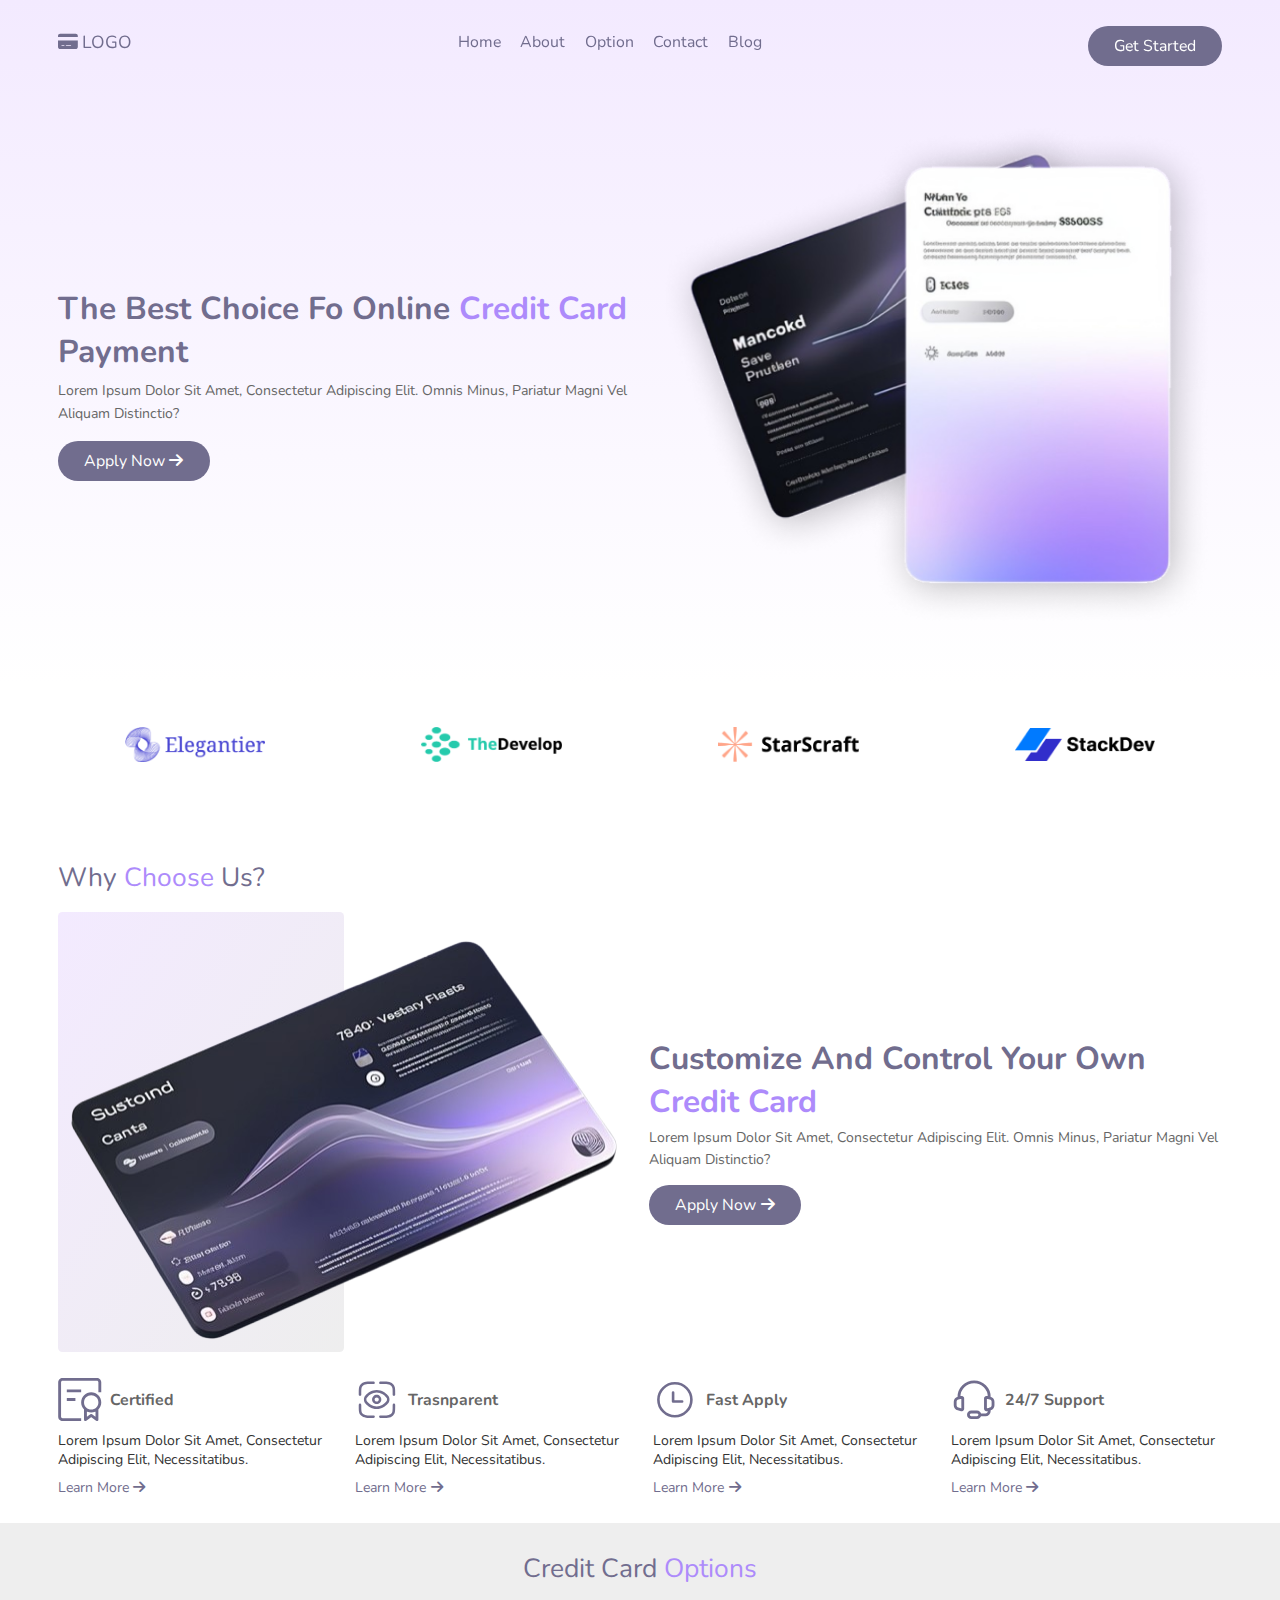
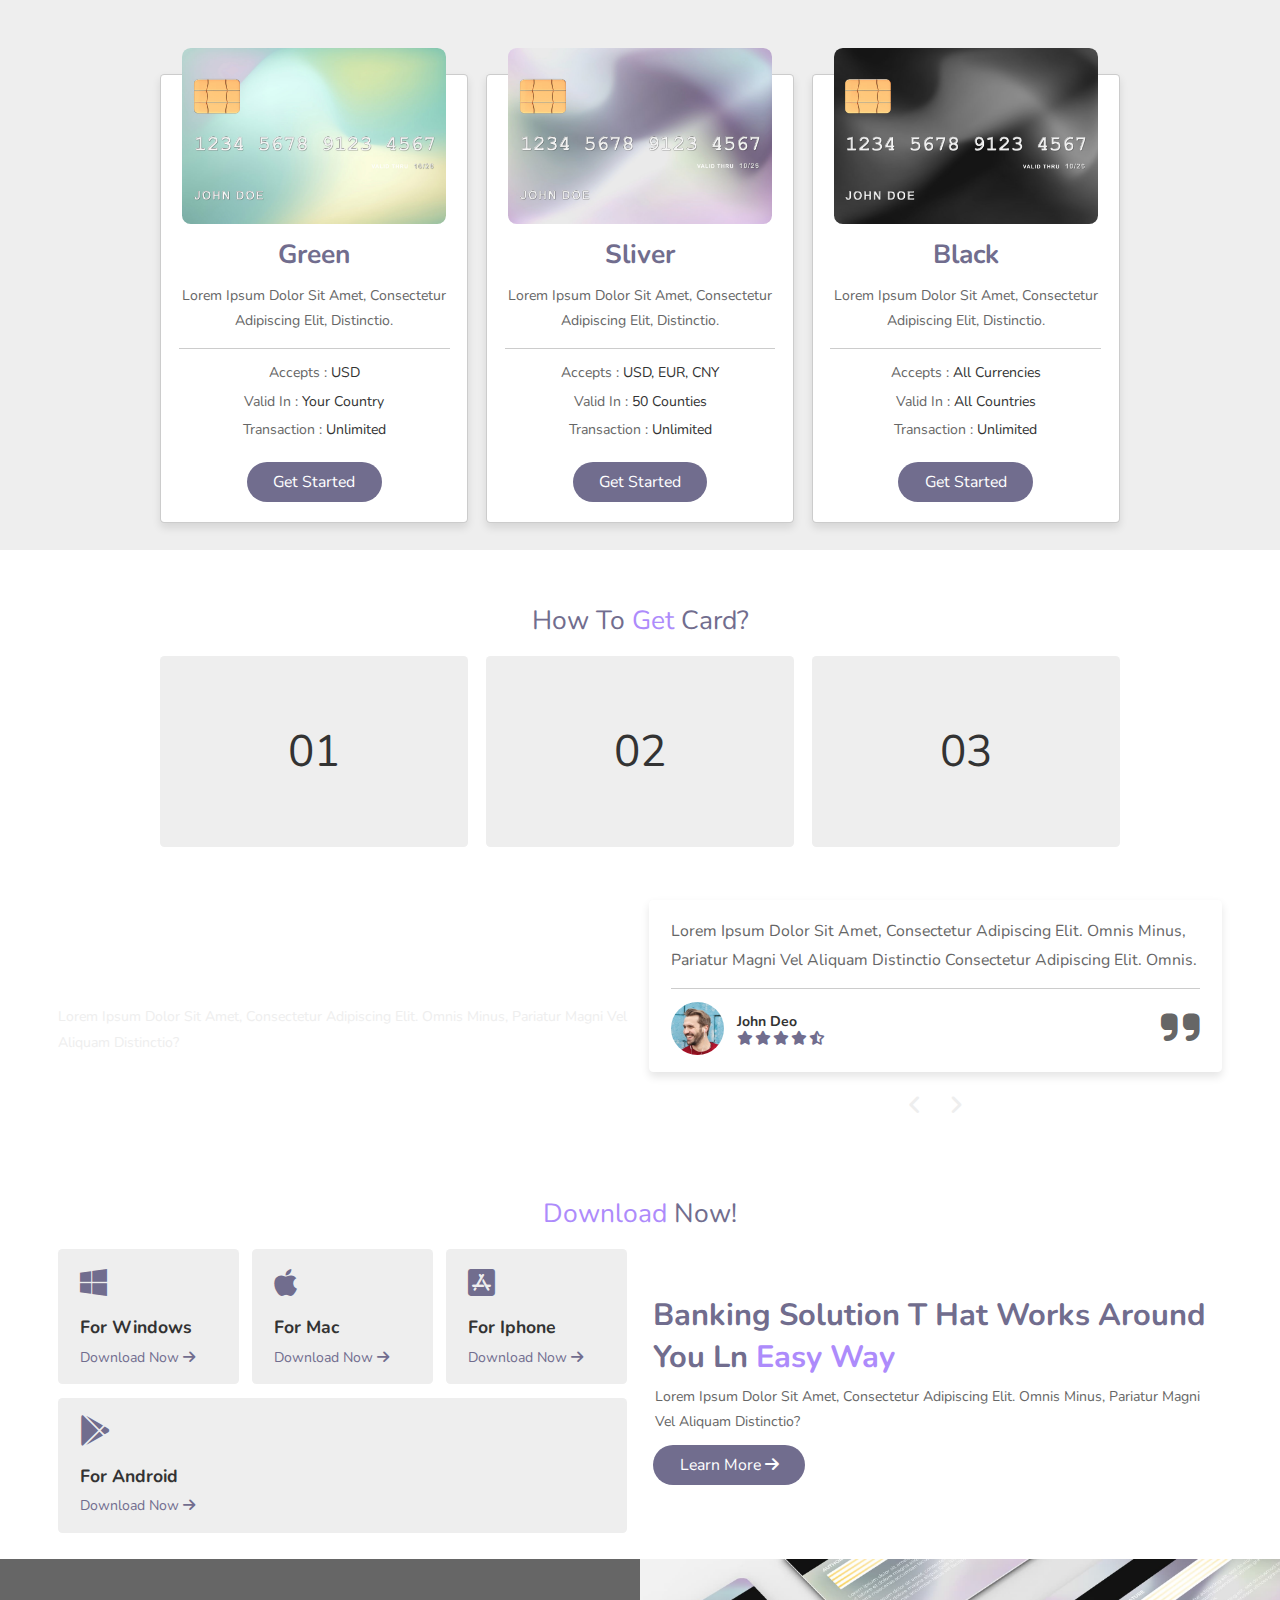
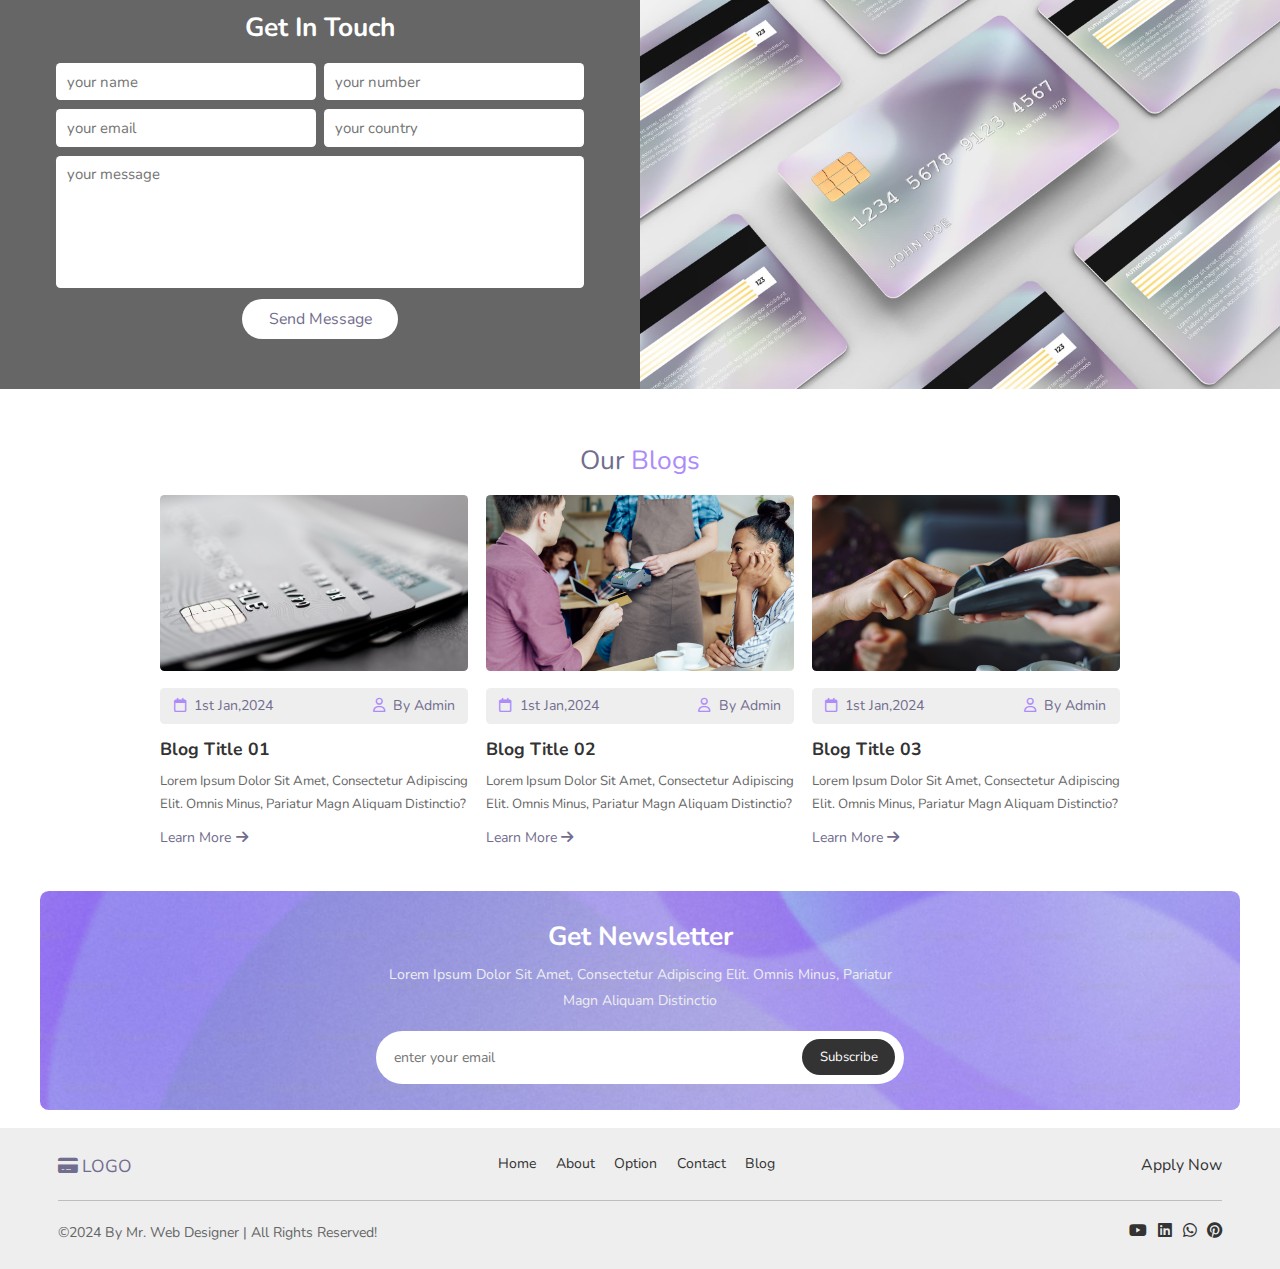
==== index.html @ ea035275 "start project" ====
<!DOCTYPE html>
<html lang="ko">
<head>
    <meta charset="UTF-8">
    <meta name="viewport" content="width=device-width, initial-scale=1.0">
    <title>card website</title>
    <!-- style link -->
        <link rel="stylesheet" href="/css/style.css">
</head>
<body>
    <!-- header section -->
     <header class="header">
        <section class="flex">
            <a href="#" class="logo"><i class="fa-solid fa-credit-card"></i>LOGO</a>
            <nav class="navbar">
                <a href="#home">Home</a>
                <a href="#about">About</a>
                <a href="#option">Option</a>
                <a href="#contact">Contact</a>
                <a href="#blog">Blog</a>
            </nav>
            <a href="#" class="btn">Get Started</a>
            <!-- 1000이하 일때 메뉴 작업  -->
            <div id="menu-btn" class="fa-solid fa-bars"></div>
        </section>
     </header>
    <!-- //header section -->
<!-- home section -->
 <div class="home" id="home">
    <section class="flex">
        <div class="content">
            <h3>The Best Choice Fo Online
                <span>Credit Card</span> Payment</h3>
            <p>Lorem ipsum dolor sit amet, consectetur adipiscing elit. Omnis Minus,
                Pariatur Magni Vel Aliquam Distinctio?</p>
                <a href="#" class="btn">Apply Now<i class="fas fa-arrow-right"></i></a>
        </div>
        <div class="image">
            <img src="images/home.png" alt="">
        </div>
    </section>
 </div>
<!-- //home section -->
<!-- partners section -->
 <section class="partners">
    <div class="box-container">
        <img src="images/partner-1.png" alt="" class="box">
        <img src="images/partner-2.png" alt="" class="box">
        <img src="images/partner-3.png" alt="" class="box">
        <img src="images/partner-4.png" alt="" class="box">
    </div>
 </section>
<!-- //partners section -->
<!-- about section -->
 <section class="about" id="about">
    <div class="heading">why <span>choose</span> us?</div>
    <div class="row">
        <div class="images">
            <img src="images/about-img2.png" alt="">
        </div>
        <div class="content">
            <h3>Customize And Control Your
                Own <span>Credit Card</span></h3>
                <p>Lorem ipsum dolor sit amet, consectetur adipiscing elit. Omnis Minus,
                    Pariatur Magni Vel Aliquam Distinctio?</p>
                    <a href="#" class="btn">Apply Now<i class="fas fa-arrow-right"></i></a>
        </div>
    </div>
    <div class="box-container">
            <div class="box">
                <div class="info">
                    <img src="images/info-1.svg" alt="">
                    <h3>Certified</h3>
                </div>
                <p>Lorem ipsum dolor sit amet,
                    consectetur adipiscing elit, 
                    Necessitatibus.</p>
                    <a href="#" class="btn-2">Learn More<i class="fas fa-arrow-right"></i></a>
            </div>
            <div class="box">
                <div class="info">
                    <img src="images/info-2.svg" alt="">
                    <h3>Trasnparent</h3>
                </div>
                <p>Lorem ipsum dolor sit amet,
                    consectetur adipiscing elit,
                    Necessitatibus.</p>
                    <a href="#" class="btn-2">Learn More<i class="fas fa-arrow-right"></i></a>
            </div>
            <div class="box">
                <div class="info">
                    <img src="images/info-3.svg" alt="">
                    <h3>Fast Apply</h3>
                </div>
                <p>Lorem ipsum dolor sit amet,
                    consectetur adipiscing elit, 
                    Necessitatibus.</p>
                    <a href="#" class="btn-2">Learn More<i class="fas fa-arrow-right"></i></a>
            </div>
            <div class="box">
                <div class="info">
                    <img src="images/info-4.svg" alt="">
                    <h3>24/7 Support</h3>
                </div>
                <p>Lorem ipsum dolor sit amet,
                    consectetur adipiscing elit, 
                    Necessitatibus.</p>
                    <a href="#" class="btn-2">Learn More<i class="fas fa-arrow-right"></i></a>
            </div>
    </div>
 </section>
<!-- //about section -->
 <!-- option section -->
  <div class="option" id="option">
    <div class="heading">Credit Card <span>Options</span></div>
    <section class="box-container">

        <div class="box">
            <img src="images/card-1.jpg" alt="">
            <h3>Green</h3>
            <p>Lorem ipsum dolor sit amet, consectetur
                adipiscing elit, Distinctio.</p>
            <div class="info">
               <p>Accepts : <span>USD</span></p>
                <p>Valid In : <span>Your Country</span></p>
                <p>Transaction : <span>Unlimited</span></p>
            </div>
            <a href="#" class="btn">get Started</a>
        </div>

        <div class="box">
            <img src="images/card-2.jpg" alt="">
            <h3>Sliver</h3>
            <p>Lorem ipsum dolor sit amet, consectetur
                adipiscing elit, Distinctio.</p>
            <div class="info">
               <p>Accepts : <span>USD, EUR, CNY</span></p>
                <p>Valid In : <span>50 Counties</span></p>
                <p>Transaction : <span>Unlimited</span></p>
            </div>
            <a href="#" class="btn">get Started</a>
        </div>

        <div class="box">
            <img src="images/card-3.jpg" alt="">
            <h3>Black</h3>
            <p>Lorem ipsum dolor sit amet, consectetur
                adipiscing elit, Distinctio.</p>
            <div class="info">
               <p>Accepts : <span>All Currencies</span></p>
                <p>Valid In : <span>All Countries</span></p>
                <p>Transaction : <span>Unlimited</span></p>
            </div>
            <a href="#" class="btn">get Started</a>
        </div>
        
    </section>
  </div>
 <!-- //option section -->
  <!-- steps section -->
   <section class="steps">
        <div class="heading">How To <span>Get</span> Card?</div>
        <div class="box-container">
            <div class="box">
                <img src="images/step-1.svg" alt="">
                <h3>download the app</h3>
                <p>Lorem ipsum dolor sit amet, consectetur
                    adipiscing elit. Omnis Minus, Pariatur Magn
                    Aliquam Distinctio </p>
            </div>
            <div class="box">
                <img src="images/step-2.svg" alt="">
                <h3>submit the form</h3>
                <p>Lorem ipsum dolor sit amet, consectetur
                    adipiscing elit. Omnis Minus, Pariatur Magn
                    Aliquam Distinctio </p>
            </div>
            <div class="box">
                <img src="images/step-3.svg" alt="">
                <h3>wait till approved</h3>
                <p>Lorem ipsum dolor sit amet, consectetur
                    adipiscing elit. Omnis Minus, Pariatur Magn
                    Aliquam Distinctio </p>
            </div>
        </div>
   </section>
  <!-- //steps section -->
   <!-- reviews section -->
    <div class="reviews">
        <section class="row">
            <div class="content">
                <h3>What Users Says About Our Services</h3>
                <p>Lorem ipsum dolor sit amet, consectetur adipiscing elit. Omnis Minus,
                    Pariatur Magni Vel Aliquam Distinctio?</p>
            </div>
            <div class="slider-container">
                <div class="slider">
                    <div class="slide active">
                        <p>Lorem ipsum dolor sit amet, consectetur adipiscing elit. Omnis
                            Minus,  Pariatur Magni Vel Aliquam Distinctio
                            consectetur adipiscing elit. Omnis.</p>
                        <div class="user">
                            <img src="images/pic-1.png" alt="">
                            <div class="info">
                                <h3>John deo</h3>
                                <div class="stars">
                                    <i class="fas fa-star"></i>
                                    <i class="fas fa-star"></i>
                                    <i class="fas fa-star"></i>
                                    <i class="fas fa-star"></i>
                                    <i class="fas fa-star-half-stroke"></i>
                                </div>
                            </div>
                            <i class="fas fa-quote-right"></i>
                        </div>
                    </div>
                    <div class="slide">
                        <p>Lorem ipsum dolor sit amet, consectetur adipiscing elit. Omnis
                            Minus,  Pariatur Magni Vel Aliquam Distinctio
                            consectetur adipiscing elit. Omnis.</p>
                        <div class="user">
                            <img src="images/pic-2.png" alt="">
                            <div class="info">
                                <h3>John deo</h3>
                                <div class="stars">
                                    <i class="fas fa-star"></i>
                                    <i class="fas fa-star"></i>
                                    <i class="fas fa-star"></i>
                                    <i class="fas fa-star"></i>
                                    <i class="fas fa-star-half-stroke"></i>
                                </div>
                            </div>
                            <i class="fas fa-quote-right"></i>
                        </div>
                    </div>
                    <div class="slide">
                        <p>Lorem ipsum dolor sit amet, consectetur adipiscing elit. Omnis
                            Minus,  Pariatur Magni Vel Aliquam Distinctio
                            consectetur adipiscing elit. Omnis.</p>
                        <div class="user">
                            <img src="images/pic-3.png" alt="">
                            <div class="info">
                                <h3>John deo</h3>
                                <div class="stars">
                                    <i class="fas fa-star"></i>
                                    <i class="fas fa-star"></i>
                                    <i class="fas fa-star"></i>
                                    <i class="far fa-star"></i>
                                    <i class="far fa-star"></i>
                                </div>
                            </div>
                            <i class="fas fa-quote-right"></i>
                        </div>
                    </div>
                    <div class="slide">
                        <p>Lorem ipsum dolor sit amet, consectetur adipiscing elit. Omnis
                            Minus,  Pariatur Magni Vel Aliquam Distinctio
                            consectetur adipiscing elit. Omnis.</p>
                        <div class="user">
                            <img src="images/pic-4.png" alt="">
                            <div class="info">
                                <h3>John deo</h3>
                                <div class="stars">
                                    <i class="fas fa-star"></i>
                                    <i class="fas fa-star"></i>
                                    <i class="fas fa-star"></i>
                                    <i class="fas fa-star"></i>
                                    <i class="far fa-star"></i>
                                </div>
                            </div>
                            <i class="fas fa-quote-right"></i>
                        </div>
                    </div>
                </div>
                <div class="controls">
                    <div id="prev" onclick="prev()" class="fas fa-angle-left"></div>
                    <div id="next" onclick="next()" class="fas fa-angle-right"></div>
                </div>
            </div>
        </section>
    </div>
   <!-- //reviews section -->
    <!-- download section -->
        <section class="download">
            <div class="heading"><span>download</span> now!</div>
            <div class="row">
                <div class="box-container">
                    <div class="box">
                        <i class="fab fa-windows icon"></i>
                        <h3>for windows</h3>
                        <a href="#" class="btn-2">Download Now<i class="fas fa-arrow-right"></i></a>
                    </div>
                    <div class="box">
                        <i class="fab fa-apple icon"></i>
                        <h3>for mac</h3>
                        <a href="#" class="btn-2">Download Now<i class="fas fa-arrow-right"></i></a>
                    </div>
                    <div class="box">
                        <i class="fab fa-app-store-ios icon"></i>
                        <h3>for iphone</h3>
                        <a href="#" class="btn-2">Download Now<i class="fas fa-arrow-right"></i></a>
                    </div>
                    <div class="box">
                        <i class="fab fa-google-play icon"></i>
                        <h3>for android</h3>
                        <a href="#" class="btn-2">Download Now<i class="fas fa-arrow-right"></i></a>
                    </div>
                </div>
                <div class="content">
                    <h3>Banking Solution T  hat Works Around You ln <span>Easy Way</span></h3>
                    <p>Lorem ipsum dolor sit amet, consectetur adipiscing elit.
                        Omnis Minus, Pariatur Magni Vel Aliquam Distinctio?</p>
                        <a href="#" class="btn">Learn More<i class="fas fa-arrow-right"></i></a>
                </div>
            </div>
        </section>
    <!-- //download section -->
     <!-- contact section -->
      <div class="contact" id="contact">
        <div class="row">
            <form action="" class="form">
                <div class="box">
                    <h3>Get in touch</h3>
                    <div class="flex">
                        <input type="text" class="input" placeholder="your name">
                        <input type="text" class="input" placeholder="your number">
                        <input type="text" class="input" placeholder="your email">
                        <input type="text" class="input" placeholder="your country">
                    </div>
                    <textarea name="" id="" placeholder="your message"></textarea>
                    <input type="submit" value="send message" class="btn">
                </div>
            </form>
            <div class="image">
                <img src="images/contact-img.jpg" alt="">
            </div>
        </div>
      </div>
     <!-- //contact section -->
      <!-- blog section -->
       <section class="blog" id="blog">
        <div class="heading">our <span>blogs</span></div>
        <div class="box-container">
            <div class="box">
                <img src="images/blog-1.png" alt="">
                <div class="info">
                    <a href="#"><i class="far fa-calendar"></i> <span>1st jan,2024</span></a>
                    <a href="#"><i class="far fa-user"></i> <span>by admin</span></a>
                </div>
                <h3>blog title 01</h3>
                <p>Lorem ipsum dolor sit amet, consectetur
                    adipiscing elit. Omnis Minus, Pariatur Magn
                    Aliquam Distinctio? </p>
                    <a href="#" class="btn-2">Learn More<i class="fas fa-arrow-right"></i></a>
            </div>
            <div class="box">
                <img src="images/blog-2.png" alt="">
                <div class="info">
                    <a href="#"><i class="far fa-calendar"></i> <span>1st jan,2024</span></a>
                    <a href="#"><i class="far fa-user"></i> <span>by admin</span></a>
                </div>
                <h3>blog title 02</h3>
                <p>Lorem ipsum dolor sit amet, consectetur
                    adipiscing elit. Omnis Minus, Pariatur Magn
                    Aliquam Distinctio? </p>
                    <a href="#" class="btn-2">Learn More<i class="fas fa-arrow-right"></i></a>
            </div>
            <div class="box">
                <img src="images/blog-3.png" alt="">
                <div class="info">
                    <a href="#"><i class="far fa-calendar"></i> <span>1st jan,2024</span></a>
                    <a href="#"><i class="far fa-user"></i> <span>by admin</span></a>
                </div>
                <h3>blog title 03</h3>
                <p>Lorem ipsum dolor sit amet, consectetur
                    adipiscing elit. Omnis Minus, Pariatur Magn
                    Aliquam Distinctio? </p>
                    <a href="#" class="btn-2">Learn More<i class="fas fa-arrow-right"></i></a>
            </div>

        </div>
       </section>
      <!-- //blog section -->
       <!-- newsletter section -->
        <div class="newsletter">
            <section>
                <form action="">
                    <h3>Get Newsletter</h3>
                    <p>Lorem ipsum dolor sit amet, consectetur adipiscing elit. Omnis Minus, Pariatur Magn Aliquam Distinctio</p>
                    <div class="flex">
                        <input type="text" placeholder="enter your email" maxlength="30">
                        <input type="submit" value="subscribe">
                    </div>
                </form>
            </section>
        </div>
       <!-- //newsletter section -->
        <!-- footer -->
         <footer class="footer">
            <section>
                <div class="flex">
                    <a href="#" class="logo"><i class="fa-solid fa-credit-card"></i>LOGO</a>
                    <nav class="link">
                        <a href="#home">Home</a>
                        <a href="#about">About</a>
                        <a href="#option">Option</a>
                        <a href="#contact">Contact</a>
                        <a href="#blog">Blog</a>
                    </nav>
                    <a href="#" class="extra-link">apply now</a>
                </div>
                <div class="credit">
                    <p>&copy;2024 By Mr. Web Designer | All Rights Reserved!</p>
                    <div class="share">
                        <a href="#" class="fab fa-youtube"></a>
                        <a href="#" class="fab fab fa-linkedin"></a>
                        <a href="#" class="fab fab fa-whatsapp"></a>
                        <a href="#" class="fab fab fa-pinterest"></a>
                    </div>
                </div>
            </section>
         </footer>
        <!-- //footer -->
    <!-- script link -->
<script src="js/script.js"></script>
</body>
</html>
---- css/style.css ----
/*  font awesome cdn link */
@import url('https://cdnjs.cloudflare.com/ajax/libs/font-awesome/6.6.0/css/all.min.css');

/* google fonts cdn link */
@import url('https://fonts.googleapis.com/css2?family=Nunito:ital,wght@0,200..1000;1,200..1000&display=swap');

:root {
    --main-color: #716D8E;
    --sub-color: #ad8bfb;
    --black: #333;
    --white: #fff;
    --light-bg: #eee;
    --gradient: #F3EAFF;
    --light-color: #666;
    --light-white: rgba(255,255,255,.3);
    --box-shadow: 0 .5rem 1rem rgba(0,0,0,.1);
    --border: .1rem solid rgba(0,0,0,.2)
}

* {
    font-family: "Nunito", sans-serif;
    box-sizing: border-box;
    margin: 0;
    padding: 0;
    text-decoration: none;
    border: none;
    outline: none;
    text-transform: capitalize;
    transition: .2s linear;
}

html {
    font-size: 65%;
    scroll-behavior: smooth;
    overflow-x: hidden;
    scroll-padding-top: 8rem;
}
::-webkit-scrollbar {
    width: 1rem;
}
::-webkit-scrollbar-track{
    background-color: transparent;
}
::-webkit-scrollbar-thumb{
    background-color: var(--main-color);
}

section {
    margin: 0 auto;
    max-width: 1200px;
    padding: 3rem 2rem;
}
.btn {
    display: inline-block;
    margin-top: 1rem;
    cursor: pointer;
    padding: 1rem 3rem;
    font-size: 1.8rem;
    color: var(--white);
    background-color: var(--main-color);
    border-radius: 5rem;
    overflow: hidden;
    position: relative;
    z-index: 0;
}
.btn i {
    margin-left: .5rem;
}
.btn:hover i {
    margin-left: 1rem;
}
.btn::before {
    content: '';
    position: absolute;
    top: 0;
    right: 0;
    height: 100%;
    width: 0%;
    z-index: -1;
    background-color: var(--sub-color);
    border-radius: 5rem;
    transition: .2s linear;
}
.btn:hover::before {
    left: 0;
    width: 100%;
}
.btn-2 {
    display: inline-block;
    font-size: 1.6rem;
    color: var(--main-color);
    margin-top: 1rem;
}
.btn-2 i {
    margin-left: .5rem;
}
.btn-2:hover i{
    margin-left: 1rem;
}
.heading {
    margin-bottom: 2rem;
    text-align: center;
    font-size: 3rem;
    color: var(--main-color);
    padding-top: 3rem;
}
.heading span {
    color: var(--sub-color);
}

.header {
    position: fixed;
    top: 0;
    left: 0;
    right: 0;
    z-index: 1000;
}

.header .flex {
    display: flex;
    align-items: center;
    justify-content: space-between;
    padding: 2rem;
}

.header.active {
    background-color: var(--white);
    box-shadow: var(--box-shadow);
}
.header .flex .logo {
    font-size: 2rem;
    color: var(--main-color);
}
.header .flex .logo i {
    margin-right: .5rem;
    color: var(--main-color);
}
.header .flex .navbar a {
    margin: 0 1rem;
    font-size: 1.8rem;
    color: var(--main-color);
}
.header .flex .navbar a:hover {
    color: var(--sub-color);
}

#menu-btn {
    display: none;
    font-size: 2.5rem;
    color: var(--main-color);
}
.home {
    background: linear-gradient(180deg, var(--gradient),var(--white));
    padding-top: 10rem;
}
.home .flex {
    display: flex;
    flex-wrap: wrap-reverse;
    align-items: center;
    gap: 2rem;
}
.home .flex .image {
    flex: 1 1 40rem; 
}
.home .flex .image img {
    width: 100%;
    animation: float 3s ease-out infinite;
}
@keyframes float {
    0%, 100% {
        transform: translateY(0);
    }
    50% {
        transform: translateY(-2rem);
    }
}
.home .flex .content {
    flex: 1 1 40rem;
}
.home .flex .content h3 {
    font-size: 3.6rem;
    color: var(--main-color);
}
.home .flex .content span {
    color: var(--sub-color);
}
.home .flex .content p {
    line-height: 1.6;
    font-size: 1.6rem;
    padding: .8rem 0;
    color: var(--light-color);
}
.partners .box-container {
    padding: 2rem 0;
    display: grid;
    grid-template-columns: repeat(auto-fit, 16rem);
    gap: 2.5rem;
    align-items: center;
    justify-content: space-around;
}
.partners .box-container .box {
    width: 100%;
}
.about .heading {
    text-align: left;
}
.about .row {
    display: flex;
    flex-wrap: wrap;
    gap: 2rem;
    align-items: center;
}
.about .row .images {
    flex: 1 1 45rem;
    position: relative;
    z-index: 0;
}
.about .row .images::before {
    content: '';
    position: absolute;
    top: 0;
    left: 0;
    height: 100%;
    width: 50%;
    border-radius: .5rem;
    background: linear-gradient(125deg, var(--gradient), var(--light-bg));
    z-index: -1;
    transition: .2s linear;
}
.about .row .images:hover::before {
    transform: translateX(20%) rotate(90deg);
    width: 60%;
}
.about .row .images:hover img {
    transform: scale(.9);
}

.about .row .images img {
    width: 100%;
}
.about .row .content {
    flex: 1 1 45rem;
}
.about .row .content h3 {
    font-size: 3.6rem;
    color: var(--main-color);
}
.about .row .content span {
    color: var(--sub-color);
}
.about .row .content p {
    font-size: 1.6rem;
    line-height: 1.6;
    color: var(--light-color);
    padding: .5rem 0;
}
.about .box-container {
    display: flex;
    flex-wrap: wrap;
    gap: 3rem;
    margin-top: 3rem;

}
.about .box-container .box {
    flex: 1 1 20rem;
}
.about .box-container .box .info {
    display: flex;
    align-items: center;
    gap: 1rem;
    margin-bottom: 1rem;
}
.about .box-container .box .info img {
    height: 5rem;
    color: var(--main-color);
}
.about .box-container .box .info h3 {
    font-size: 1.8rem;
    color: var(--light-color);
}
.about .box-container .box p {
    font-size: 1.6rem;
    color: var(--black);
}
.option {
    background-color: var(--light-bg);
}
.option .box-container {
    display: grid;
    grid-template-columns: repeat(auto-fit, 35rem);
    align-items: flex-start;
    justify-content: center;
    gap: 2rem;
}
.option .box-container .box {
    border-radius: .5rem;
    background: var(--white);
    border: var(--border);
    box-shadow: var(--box-shadow);
    padding: 2rem;
    margin-top: 5rem;
    text-align: center;
}
.option .box-container .box img {
    height: 20rem;
    width: 30rem;
    border-radius: 1rem;
    transform: translateY(-5rem);
    object-fit: cover;
}
.option .box-container .box:hover img {
    transform: translateY(-7rem);
}
.option .box-container .box h3 {
    margin-top: -4rem;
    margin-bottom: 1rem;
    font-size: 3rem;
    color: var(--main-color);
}
.option .box-container .box p {
    font-size: 1.6rem;
    line-height: 1.8;
    color: var(--light-color);
    padding: .2rem 0;
}
.option .box-container .box .info {
    border-top: var(--border);
    margin-top: 1.5rem;
    padding: 1rem 0;
}
.option .box-container .box .info span {
    color: var(--black);
}
.steps .box-container {
    display: grid;
    grid-template-columns: repeat(auto-fit, 35rem);
    align-items: flex-start;
    justify-content: center;
    gap: 2rem;
}
.steps .box-container .box {
    padding: 2rem;
    position: relative;
    text-align: center;
}
.steps .box-container .box::before {
    content: '01';
    position: absolute;
    top: 0;
    left: 0;
    height: 100%;
    width: 100%;
    display: flex;
    align-items: center;
    justify-content: center;
    color: #333;
    background-color: var(--light-bg);
    border-radius: .5rem;
    transition: .3s ease-in-out;
    font-size: 5rem;
}
.steps .box-container .box:hover::before {
    top: 1rem;
    left: 1rem;
    height: 5rem;
    width: 6rem;
    font-size: 2.5rem;
}
.steps .box-container .box:nth-child(2)::before {
    content: '02';
}
.steps .box-container .box:nth-child(3)::before {
    content: '03';
}

.steps .box-container .box img{
    height: 6rem;
}
.steps .box-container .box h3{
    font-size: 2rem;
    color: var(--black);
    margin: .5rem 0;
}
.steps .box-container .box p{
    font-size: 1.5rem;
    line-height: 1.7;
    color: var(--light-color);
}
.reviews {
    background: url('../images/r-bg.png') no-repeat;
    background-size: cover;
    background-position: center;
    background-attachment: fixed;
}
.reviews .row {
    display: flex;
    flex-wrap: wrap;
    gap: 2rem;
    align-items: center;
}
.reviews .row .content {
    flex: 1 1 40rem;
}
.reviews .row .content h3 {
    font-size: 2.5rem;
    color: var(--white);
    margin-bottom: 1.5rem;
}
.reviews .row .content p {
    font-size: 1.6rem;
    color: var(--light-bg);
    line-height: 1.8;
}
.reviews .row .slider-container {
    flex: 1 1 40rem;
}
.reviews .row .slider-container .slide {
    padding: 2rem 2.5rem;
    background: var(--white);
    box-shadow: var(--box-shadow);
    border-radius: .5rem;
    user-select: none;
    display: none;
}
.reviews .row .slider-container .slide.active {
    display: inline-block;
    animation: slide .4s ease-out backwards;
}
@keyframes slide {
    0% {
        opacity: 0;
        scale: .5;
    }
}
.reviews .row .slider-container .slide p {
    line-height: 1.8;
    font-size: 1.8rem;
    color: var(--light-color);
    animation: slide .4s .2s ease-out backwards;
}
.reviews .row .slider-container .slide .user {
    display: flex;
    align-items: center;
    gap: 1.5rem;
    padding-top: 1.5rem;
    margin-top: 1.5rem;
    border-top: var(--border);
    animation: slide .4s .4s ease-out backwards;
}
.reviews .row .slider-container .slide .user img {
    height: 6rem;
    width: 6rem;
    border-radius: 50%;
    object-fit: cover;
}
.reviews .row .slider-container .slide .user .info h3 {
    font-size: 1.6rem;
    color: var(--black);
    margin-top: .2rem;
}
.reviews .row .slider-container .slide .stars i {
    color: var(--main-color);
    font-size: 1.6rem;
}
.reviews .row .slider-container .slide .fa-quote-right {
    font-size: 5rem;
    color: var(--light-color);
    margin-left: auto;
}
.reviews .row .slider-container .controls {
    color: var(--light-bg);
    text-align: center;
    margin-top: 2.5rem;
}
.reviews .row .slider-container .controls div {
    font-size: 2.5rem;
    margin:  0 1.5rem;
    cursor: pointer;
}
.reviews .row .slider-container .controls div:hover {
    color: var(--light-white);
}

.download .row {
    display: flex;
    align-items: center;
    flex-wrap: wrap;
    gap: 3rem;
}
.download .row .box-container {
    flex: 1 1 40rem;
    display: flex;
    align-items: center;
    flex-wrap: wrap;
    gap: 1.5rem;
}
.download .row .box-container .box {
    flex: 1 1 20rem;
    padding: 2rem 2.5rem;
    border-radius: .5rem;
    background-color: var(--light-bg);
}
.download .row .box-container .box .icon {
    font-size: 3.5rem;
    margin-bottom: 2rem;
    color: var(--main-color);
}
.download .row .box-container .box h3 {
    font-size: 2rem;
    color: var(--black);
}
.download .row .content {
    flex: 1 1 40rem;
}
.download .row .content h3 {
    font-size: 3.5rem;
    color: var(--main-color);
    margin-bottom: .5rem;
}
.download .row .content span {
    color: var(--sub-color);
}
.download .row .content p {
    line-height: 1.8;
    font-size: 1.6rem;
    color: var(--light-color);
    padding: .2rem;
}
.contact .row {
    display: flex;
    flex-wrap: wrap-reverse;
}
.contact .row .image {
    flex: 1 1 40rem;
}
.contact .row .image img {
    height: 100%;
    width: 100%;
    object-fit: cover;
}
.contact .row .form {
    flex: 1 1 40rem;
    background-color: var(--light-color);
    display: flex;
    align-items: center;
    justify-content: center;
    padding: 5rem 2rem;
}
.contact .row .form .box {
    max-width: 60rem;
    text-align: center;
}
.contact .row .form h3 {
    font-size: 3rem;
    margin-bottom: 2rem;
    color: var(--white);
}
.contact .row .form .flex {
    display: flex;
    flex-wrap: wrap;
    gap: 1rem;
}
.contact .row .form .flex .input {
    flex: 1 1 25rem;
}
.contact .row .form .input,
.contact .row .form textarea {
    padding: 1rem 1.2rem;
    text-transform: none;
    border-radius: .5rem;
    font-size: 1.7rem;
    color: var(--light-color);
}
.contact .row .form textarea {
    margin-top: 1rem;
    width: 100%;
    resize: none;
    height: 15rem;
}
.contact .row .form .btn {
    background-color: var(--white);
    color: var(--main-color);
}
.contact .row .form .btn:hover {
    background-color: var(--main-color);
    color: var(--white);
}

.blog .box-container {
    display: grid;
    grid-template-columns: repeat(auto-fit, 35rem);
    align-items: flex-start;
    justify-content: center;
    gap: 2rem;
}
.blog .box-container .box img {
    border-radius: .5rem;
    height: 20rem;
    width: 100%;
    object-fit: cover;
}
.blog .box-container .box .info {
    margin: 1.5rem 0;
    display: flex;
    align-items: center;
    justify-content: space-between;
    background-color: var(--light-bg);
    padding: 1rem 1.5rem;
    border-radius: .5rem;
}
.blog .box-container .box .info a {
    font-size: 1.6rem;
}
.blog .box-container .box .info i {
    margin-right: .5rem;
    color: var(--sub-color);
}
.blog .box-container .box .info a span {
    color: var(--main-color);
}
.blog .box-container .box .info a:hover span {
    text-decoration: underline;
}
.blog .box-container .box h3 {
    font-size: 2rem;
    color: var(--black);
    margin: .5rem 0;
}
.blog .box-container .box p {
    font-size: 1.5rem;
    line-height: 1.7;
    color: var(--light-color);
    padding: .5rem 0;
}
.newsletter {
    padding: 2rem;
}
.newsletter section {
    background: url('../images/newsletter-bg.png') no-repeat;
    background-size: cover;
    background-position: center;
    border-radius: 1rem;
}
.newsletter form {
    max-width: 60rem;
    margin: 0 auto;
    text-align: center;
}
.newsletter form h3 {
    font-size: 3rem;
    color: var(--white);
}
.newsletter form p {
    line-height: 1.8;
    font-size: 1.6rem;
    color: var(--light-bg);
    padding: 1rem 0;
}
.newsletter form .flex {
    margin-top: 1rem;
    display: flex;
    border-radius: 5rem;
    background-color: var(--white);
    padding: 1rem;
}
.newsletter form .flex input[type="text"] {
    width: 100%;
    padding: 0 1rem;
    font-size: 1.6rem;
    color: var(--black);
    text-transform: none;
}
.newsletter form .flex input[type="submit"] {
    border-radius: 5rem;
    padding: 1rem 2rem;
    cursor: pointer;
    background-color: var(--black);
    color: var(--white);
    font-size: 1.5rem;
}
.newsletter form .flex input[type="submit"]:hover {
    background-color: var(--main-color);
}

.footer {
    background: var(--light-bg);
}
.footer .flex {
    display: flex;
    gap: 2rem;
    margin-bottom: 2.5rem;
    border-bottom: var(--border);
    padding-bottom: 2.5rem;
    justify-content: space-between;
}
.footer .flex .logo {
    font-size: 2rem;
    color: var(--main-color);
}
.footer .flex .logo i{
    margin-right: .5rem;
}
.footer .flex .link a{
    margin: 0 1rem;
    font-size: 1.6rem;
    color: var(--black);
}
.footer .flex .link a:hover {
    color: var(--sub-color);
}
.footer .flex .extra-link {
    font-size: 1.8rem;
    color: var(--black);
}
.footer .flex .extra-link:hover {
    color: var(--sub-color);
}
.footer .credit {
    display: flex;
    gap: 3rem;
    justify-content: space-between;
}
.footer .credit p {
    font-size: 1.6rem;
    color: var(--light-color);
}
.footer .credit .share a {
    font-size: 1.8rem;
    color: var(--black);
    margin-left: 1rem;
}
.footer .credit .share a:hover {
    color: var(--sub-color);
}

/* media queries */
@media (max-width: 1280px) {
    html {
        font-size: 55%;
        scroll-padding-top: 6.5rem;
    }
}
@media (max-width: 768px) {
    #menu-btn {
        display: inline-block;
    }
    #menu-btn.fa-xmark{
        transform: rotate(90deg);
    }
    .header .flex .btn {
        display: none;
    }
    .header .flex {
        position: relative;
    }
    .header .flex .navbar {
        position: absolute;
        top: 100%;
        left: 0;
        right: 0;
        background-color: var(--light-white);
        backdrop-filter: blur(1rem);
        padding: 1rem;
        border-top: var(--border);
        clip-path: polygon(0 0, 100% 0, 100% 0, 0 0);
    }
    .header .flex .navbar.active {
        clip-path: polygon(0 0, 100% 0, 100% 100%, 0 100%);
    }
    .header .flex .navbar a {
        display: block;
        font-size: 2rem;
        margin: 2rem;
    }
    .home .flex .content h3 {
        font-size: 2.5rem;
    }
    .about .row .content h3{
        font-size: 2.5rem;
    }
    .footer .flex {
        flex-flow: column;
        align-items: center;
    }
    .footer .flex .link a {
        display: block;
        margin: 2rem 0;
    }
    .footer .credit {
        flex-flow: column;
        text-align: center;
    }
}
@media (max-width: 480px) {
    html {
        font-size: 50%;
    }
}
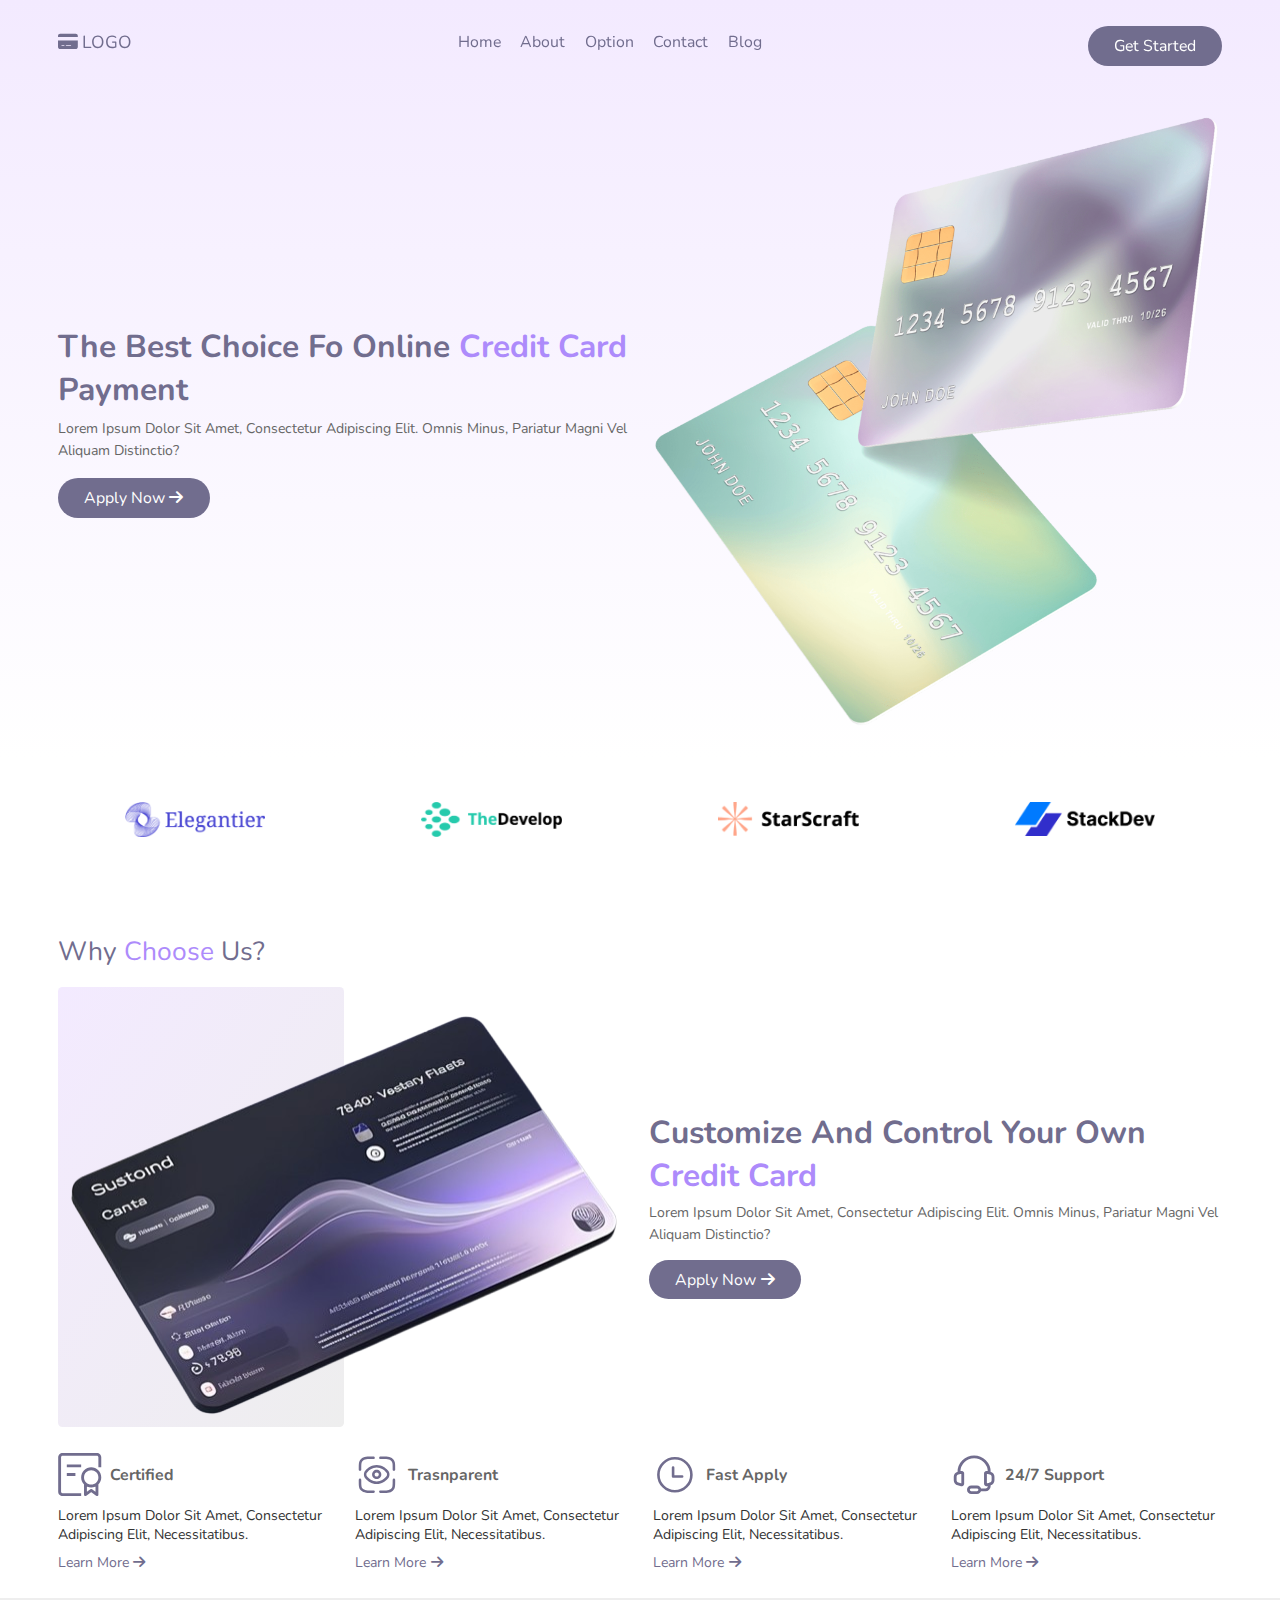
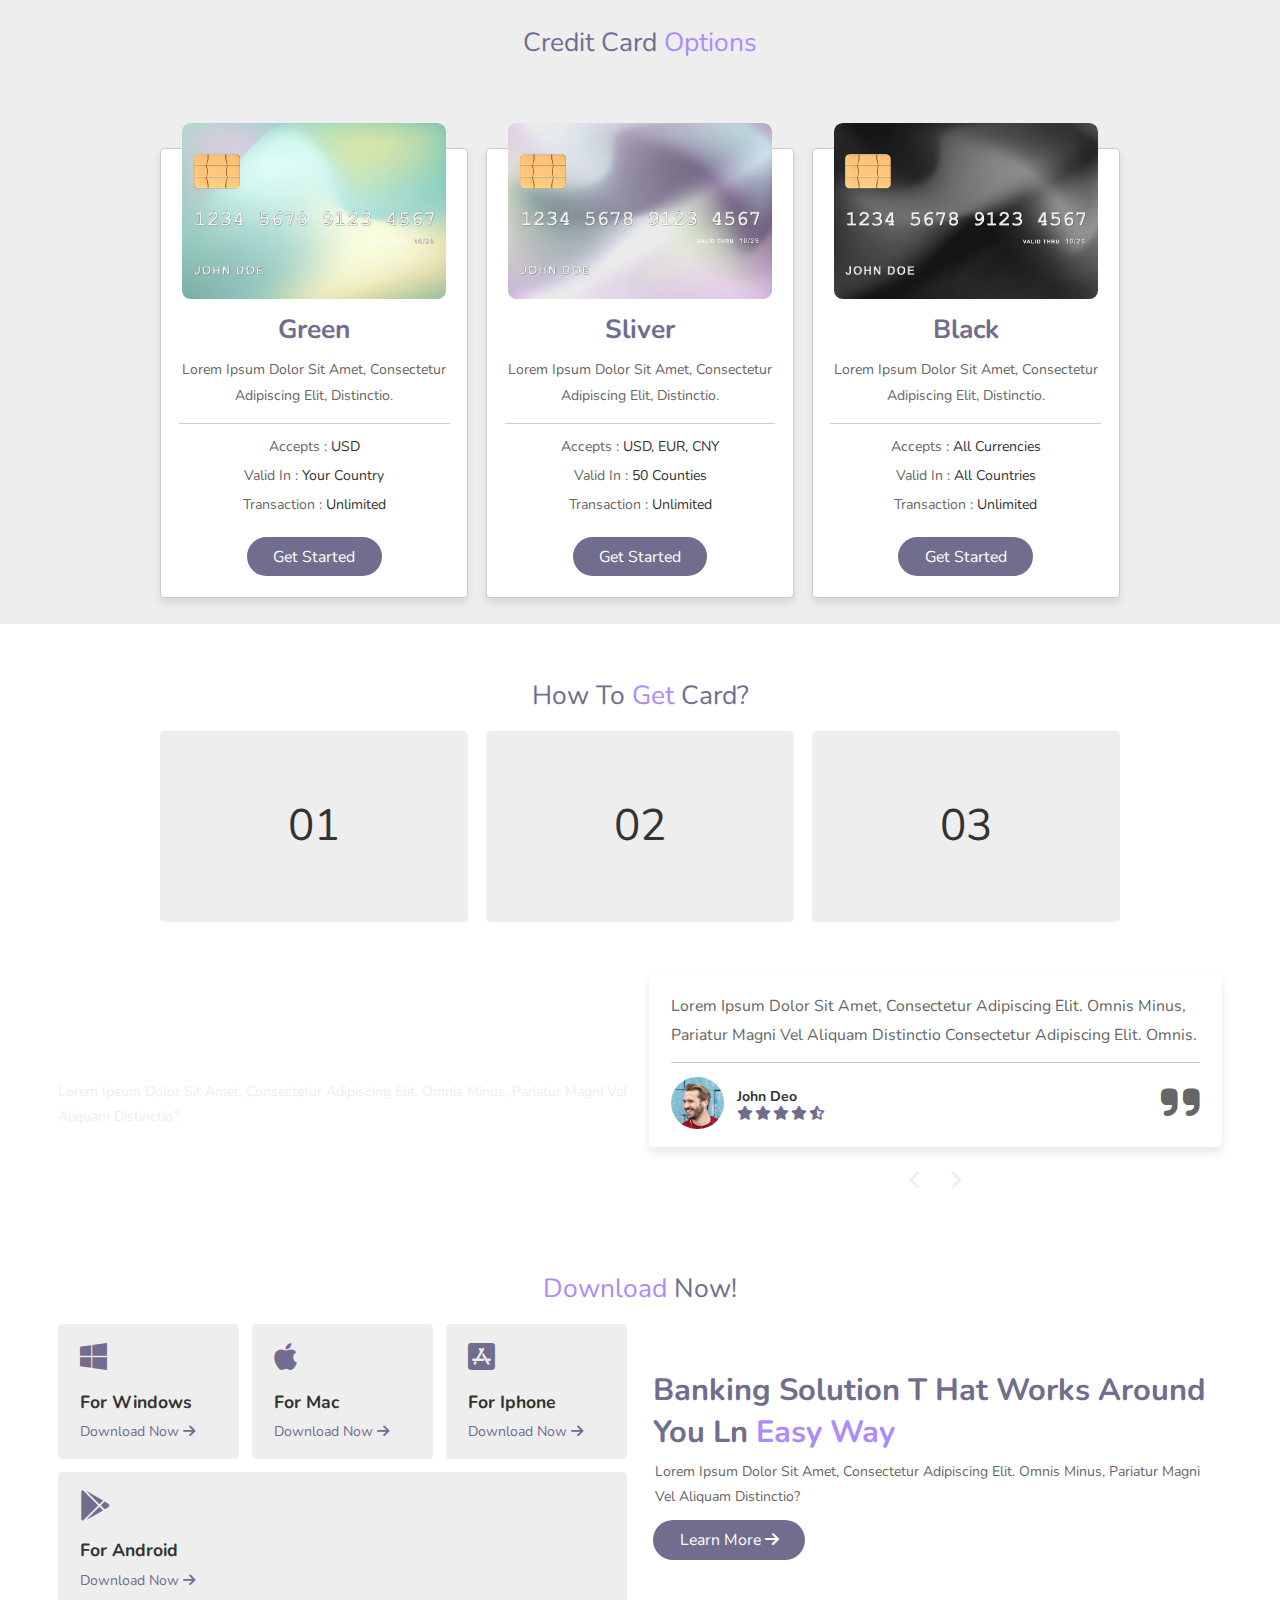
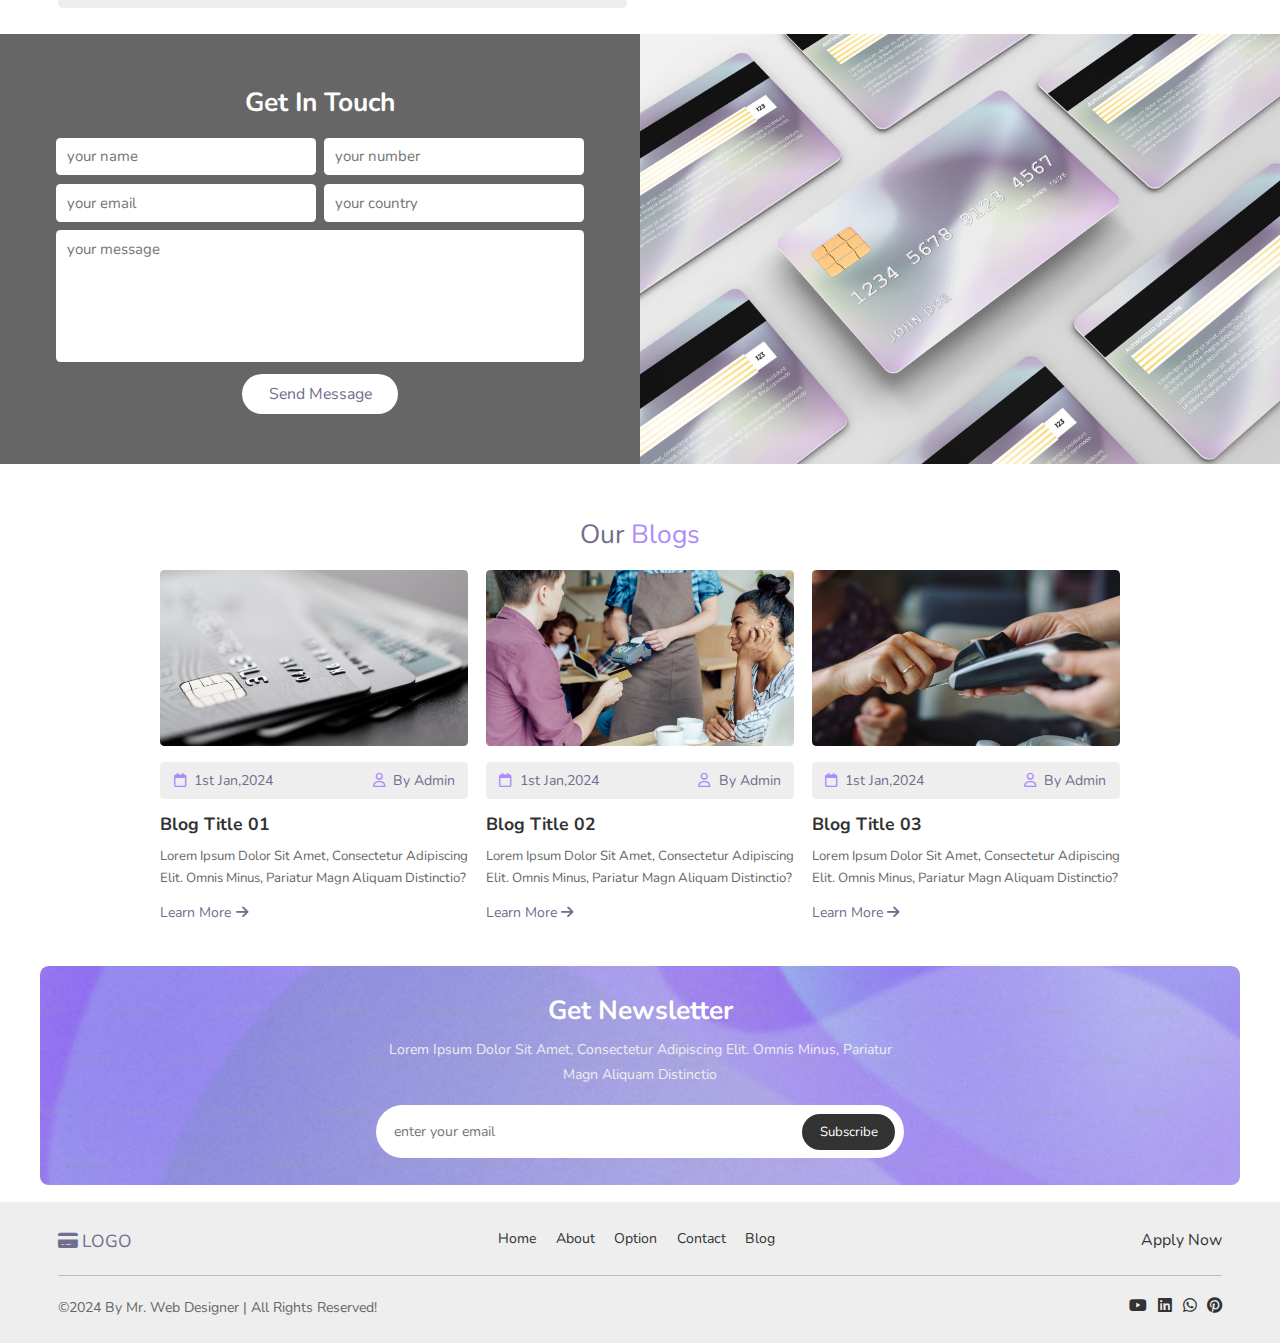
==== commit 871f121f: "상단이미지 수정" ====
--- a/index.html
+++ b/index.html
@@ -36,7 +36,7 @@
                 <a href="#" class="btn">Apply Now<i class="fas fa-arrow-right"></i></a>
         </div>
         <div class="image">
-            <img src="images/home.png" alt="">
+            <img src="images/home-img.png" alt="">
         </div>
     </section>
  </div>
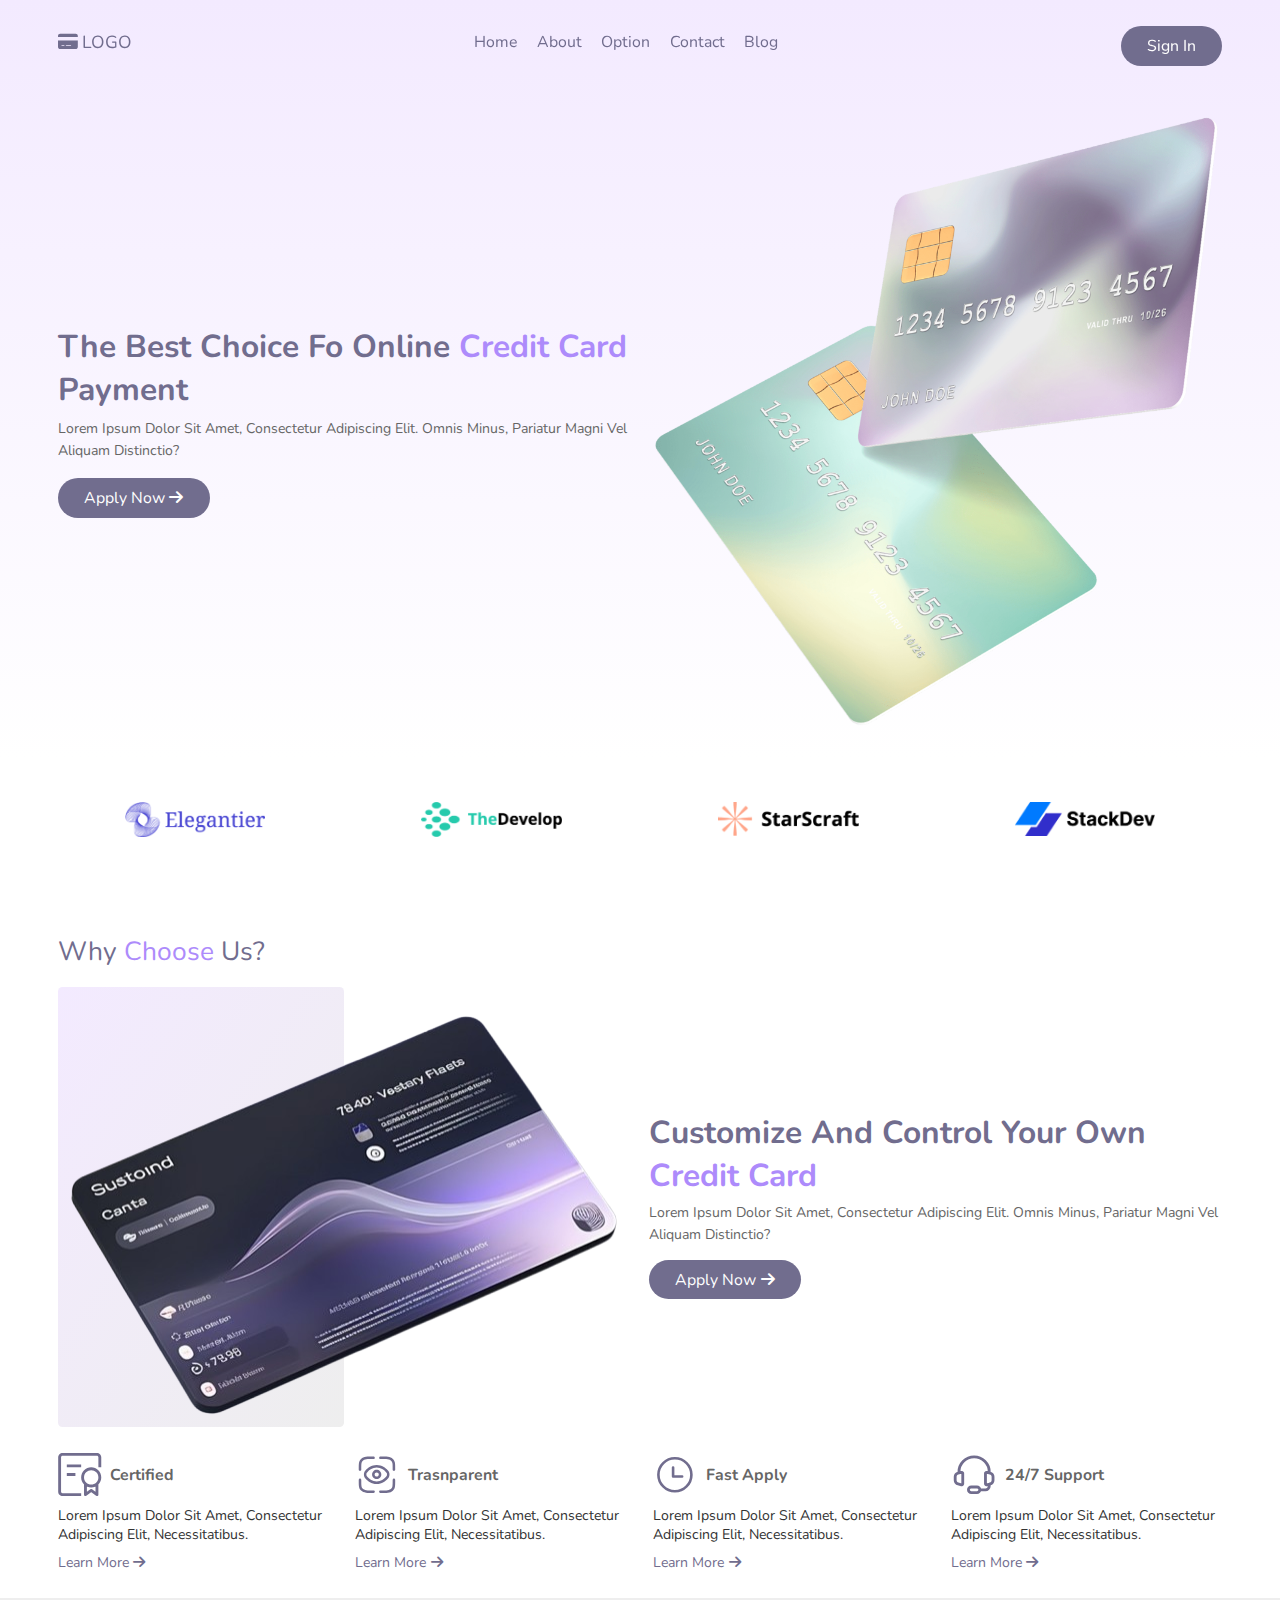
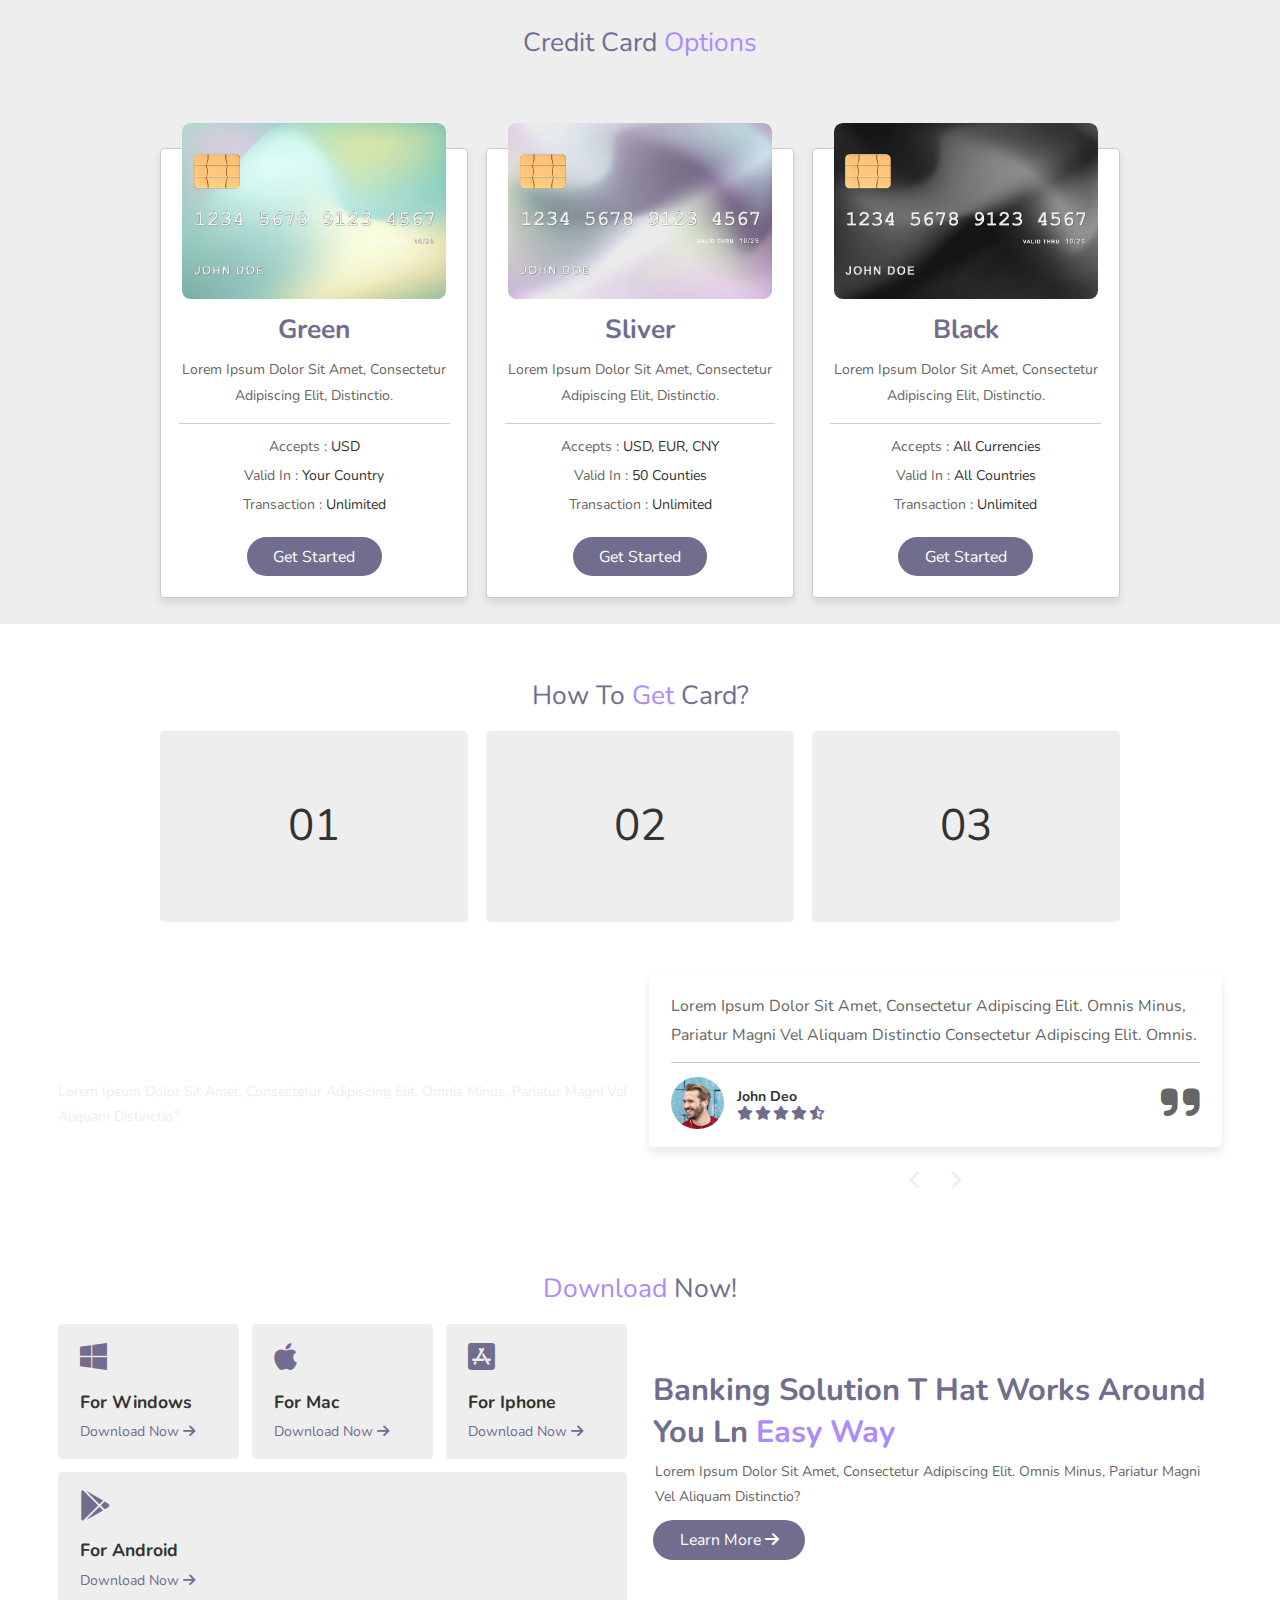
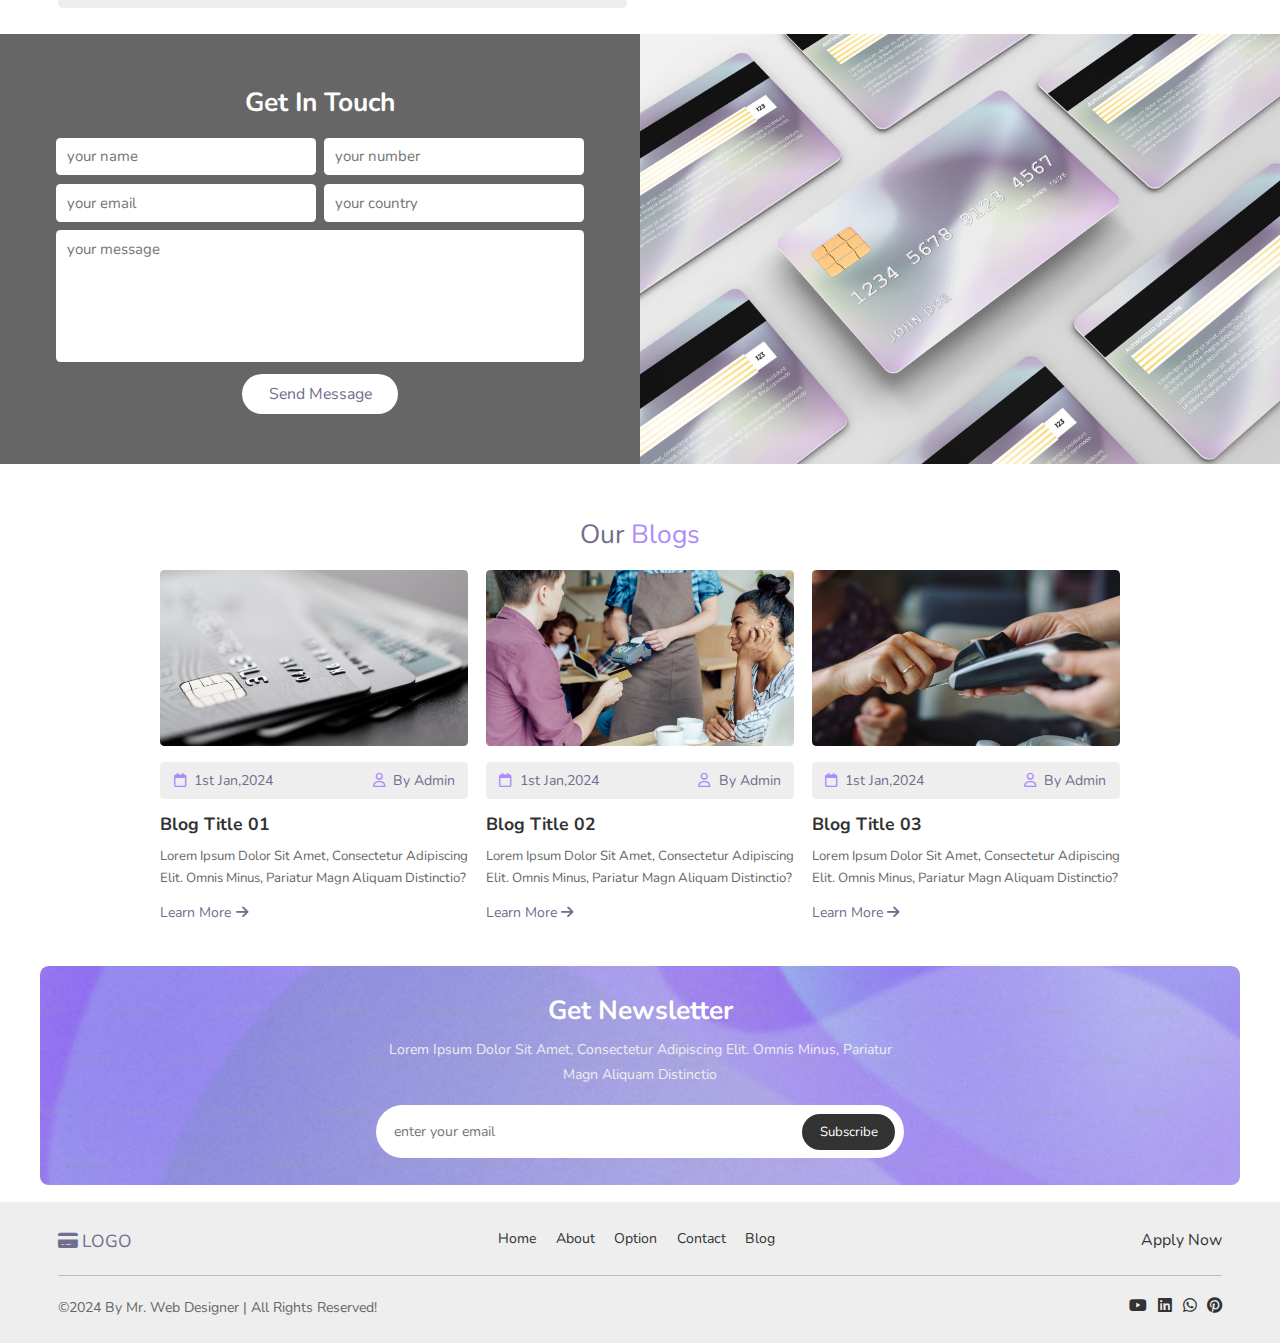
==== commit 526c0bc6: "공통부분 수정" ====
--- a/index.html
+++ b/index.html
@@ -19,7 +19,7 @@
                 <a href="#contact">Contact</a>
                 <a href="#blog">Blog</a>
             </nav>
-            <a href="#" class="btn">Get Started</a>
+            <a href="/signin" class="btn">Sign in</a>
             <!-- 1000이하 일때 메뉴 작업  -->
             <div id="menu-btn" class="fa-solid fa-bars"></div>
         </section>
